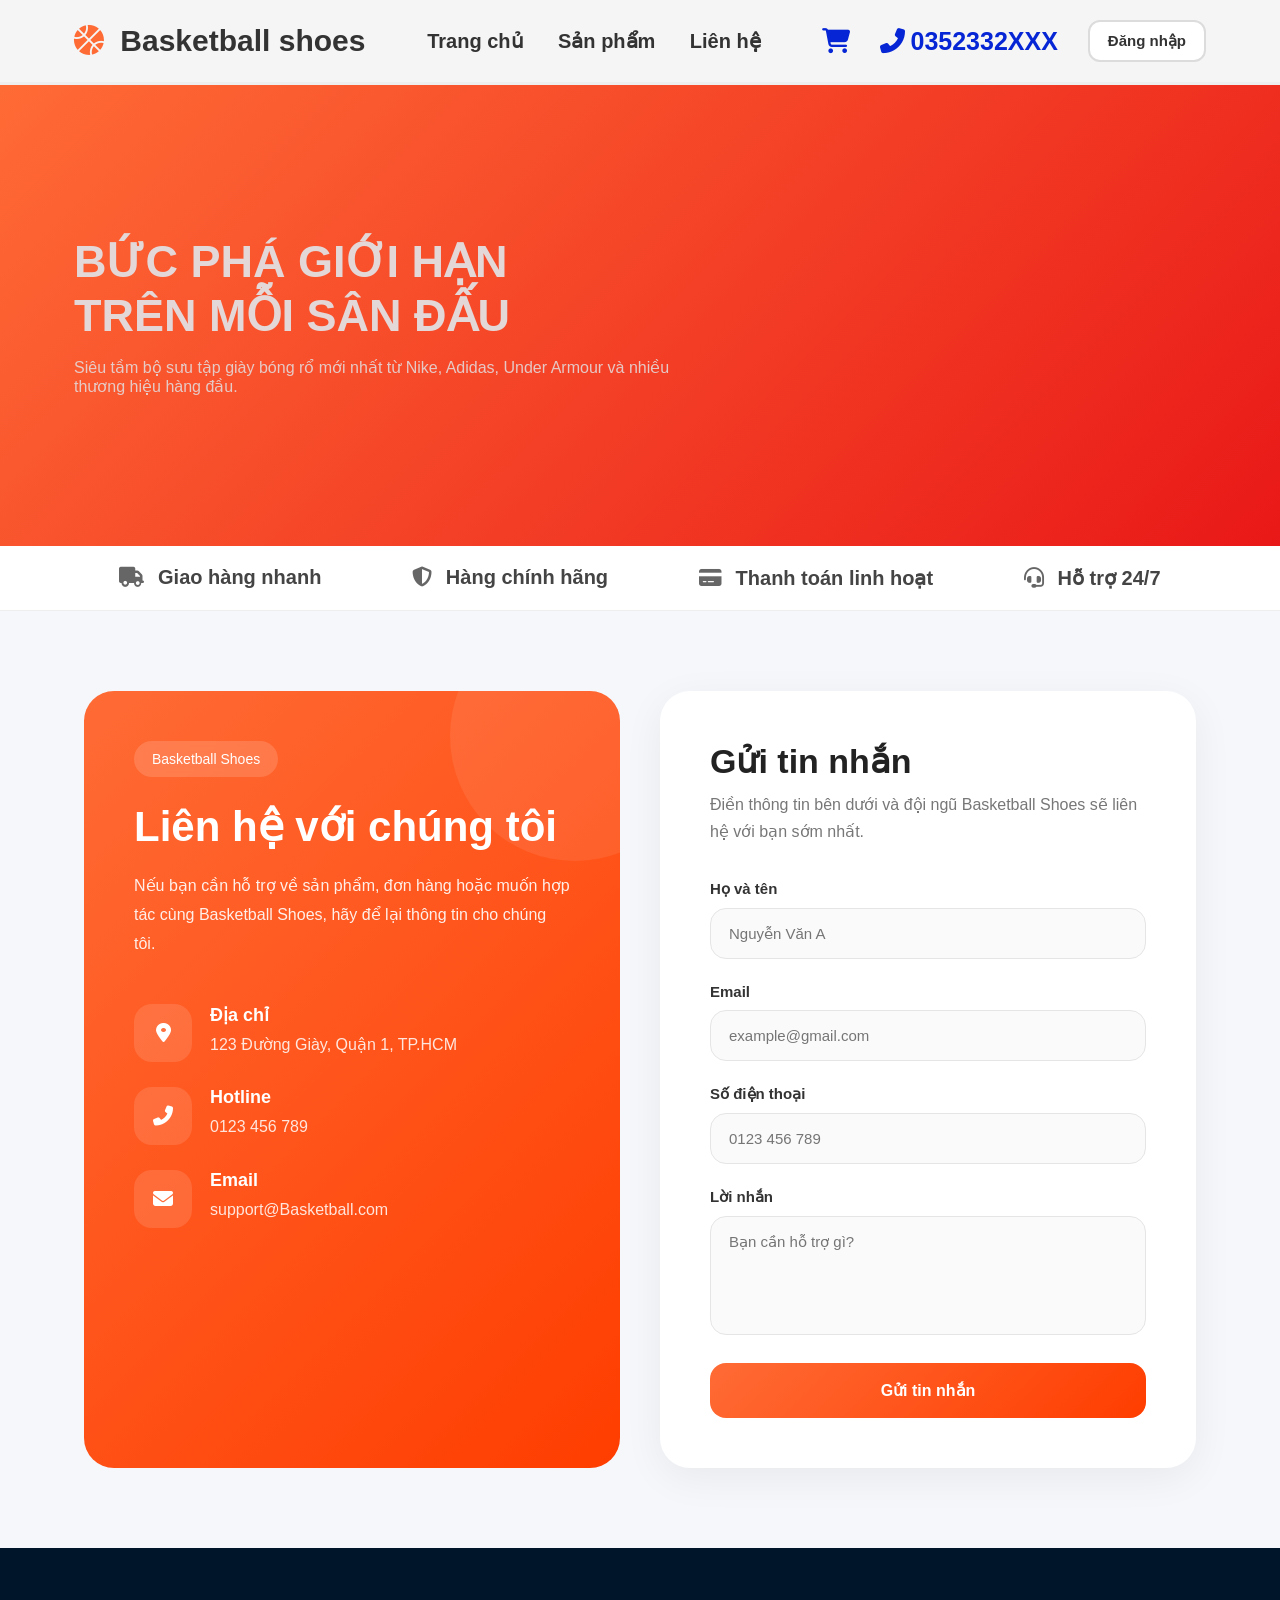
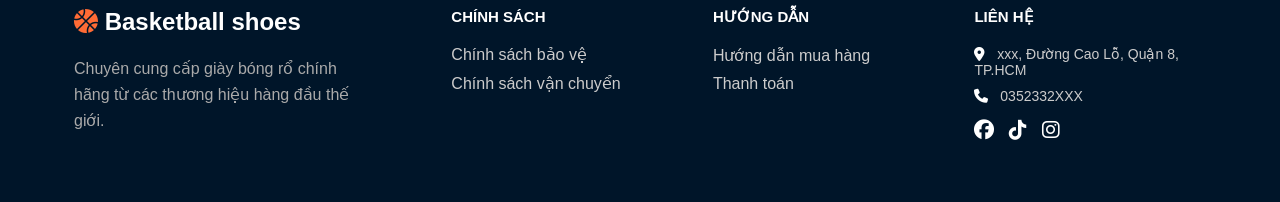
==== contact.html @ c805c636 "first commit" ====
<!DOCTYPE html>
<html lang="vi">
<head>
    <meta charset="UTF-8">
    <meta name="viewport" content="width=device-width, initial-scale=1.0">
    <title>Basketball Shoes - Bứt Phá Giới Hạn</title>
    <!-- Font Awesome cho Icon -->
    <link rel="stylesheet" href="https://cdnjs.cloudflare.com/ajax/libs/font-awesome/6.4.0/css/all.min.css">
    <!-- Link tới file CSS đã biên dịch từ SCSS -->
    <script src="js/auth.js"></script>
    <link rel="stylesheet" href="SASS/contact/contact.css">
    
</head>
<body>
    
    <!-- ================= SCENE 1: HEADER ================= -->
    <header class="site-header">
        <!-- 1.1 Header Top: Thanh điều hướng & Tiện ích -->
        <div class="header-top">
            <div class="container flex-layout">
                <div class="logo">
                    <i class="fas fa-basketball-ball"></i> Basketball shoes
                </div>
                <nav class="navigation">
                    <a href="index.html">Trang chủ</a>
                    <a href="product.html">Sản phẩm</a>
                    <a href="#">Liên hệ</a>
                </nav>
                <div class="header-tools">
                    
                    <a href="cart.html" class="cart">
                        <i class="fas fa-shopping-cart"></i>
                    </a>
                    <div class="hotline">
                        <i class="fas fa-phone-alt"></i>
                        <span class="phone-number">0352332XXX</span>
                    </div>
                    <div class="account-area" id="accountArea">
                       <a href="login.html" class="btn-login" id="accountBtn">
                            Đăng nhập
                        </a>
                    </div>
                </div>
            </div>
        </div>

        <!-- 1.2 Header Center: Banner Slogan -->
        <div class="header-center">
            <div class="container banner-inner">
                <h1>BỨC PHÁ GIỚI HẠN<br>TRÊN MỖI SÂN ĐẤU</h1>
                <p>Siêu tầm bộ sưu tập giày bóng rổ mới nhất từ Nike, Adidas, Under Armour và nhiều thương hiệu hàng đầu.</p>
            </div>
        </div>

        <!-- 1.3 Header Bot: Thanh cam kết dịch vụ -->
        <div class="header-bot">
            <div class="container commitment-grid">
                <div class="commit-item"><i class="fas fa-truck"></i> Giao hàng nhanh</div>
                <div class="commit-item"><i class="fas fa-shield-alt"></i> Hàng chính hãng</div>
                <div class="commit-item"><i class="fas fa-credit-card"></i> Thanh toán linh hoạt</div>
                <div class="commit-item"><i class="fas fa-headset"></i> Hỗ trợ 24/7</div>
            </div>
        </div>
    </header>

    <!-- ================= SCENE 2: BODY ================= -->
    <script src="js/auth.js"></script>
    <script src="js/contact.js"></script>
    <main class="main-body-layout">
        <div class="container">
            <div class="contact-wrapper">
                <!-- LEFT -->
                <div class="contact-info">
                    <div class="contact-badge">
                        <span>Basketball Shoes</span>
                    </div>
                    <h2>Liên hệ với chúng tôi</h2>
                    <p class="desc">
                        Nếu bạn cần hỗ trợ về sản phẩm, đơn hàng hoặc muốn hợp tác cùng Basketball Shoes,
                        hãy để lại thông tin cho chúng tôi.
                    </p>
                    <div class="info-list">
                        <div class="info-item">
                            <div class="icon">
                                <i class="fas fa-map-marker-alt"></i>
                            </div>
                            <div class="content">
                                <h4>Địa chỉ</h4>
                                <p>123 Đường Giày, Quận 1, TP.HCM</p>
                            </div>
                        </div>
                        <div class="info-item">
                            <div class="icon">
                                <i class="fas fa-phone-alt"></i>
                            </div>

                            <div class="content">
                                <h4>Hotline</h4>
                                <p>0123 456 789</p>
                            </div>
                        </div>
                        <div class="info-item">
                            <div class="icon">
                                <i class="fas fa-envelope"></i>
                            </div>
                            <div class="content">
                                <h4>Email</h4>
                                <p>support@Basketball.com</p>
                            </div>
                        </div>
                    </div>
                </div>

                <!-- RIGHT -->
                <div class="contact-form-container">

                    <form class="contact-form" id="contactForm">

                        <div class="form-header">
                            <h3>Gửi tin nhắn</h3>
                            <p>
                                Điền thông tin bên dưới và đội ngũ Basketball Shoes sẽ liên hệ với bạn sớm nhất.
                            </p>
                        </div>

                        <div class="form-group">
                            <label>Họ và tên</label>
                            <input type="text" placeholder="Nguyễn Văn A">
                        </div>

                        <div class="form-group">
                            <label>Email</label>
                            <input type="email" placeholder="example@gmail.com">
                        </div>

                        <div class="form-group">
                            <label>Số điện thoại</label>
                            <input type="tel" placeholder="0123 456 789">
                        </div>

                        <div class="form-group">
                            <label>Lời nhắn</label>
                            <textarea rows="5" placeholder="Bạn cần hỗ trợ gì?"></textarea>
                        </div>

                        <div class="success-message" id="successMessage">
                            Gửi liên hệ thành công!
                        </div>

                        <button type="submit" class="btn-submit">
                            Gửi tin nhắn
                        </button>
                        

                    </form>

                </div>

            </div>

        </div>
    </main>

    <!-- ================= SCENE 3: FOOTER ================= -->
    <footer class="site-footer">
        <div class="container footer-main-flex">
            <!-- 3.1 Footer Left: Thông tin shop -->
            <div class="footer-left-info">
                <div class="footer-logo">
                    <i class="fas fa-basketball-ball"></i> Basketball shoes
                </div>
                <p class="shop-description">Chuyên cung cấp giày bóng rổ chính hãng từ các thương hiệu hàng đầu thế giới.</p>
            </div>

            <!-- 3.2 Footer Right: Các cột liên kết -->
            <div class="footer-right-links">
                <div class="link-column">
                    <h4>Chính sách</h4>
                    <ul>
                        <li><a href="#">Chính sách bảo vệ</a></li>
                        <li><a href="#">Chính sách vận chuyển</a></li>
                    </ul>
                </div>
                <div class="link-column">
                    <h4>Hướng dẫn</h4>
                    <ul>
                        <li><a href="#">Hướng dẫn mua hàng</a></li>
                        <li><a href="#">Thanh toán</a></li>
                    </ul>
                </div>
                <div class="link-column">
                    <h4>Liên hệ</h4>
                    <p><i class="fas fa-map-marker-alt"></i> xxx, Đường Cao Lỗ, Quận 8, TP.HCM</p>
                    <p><i class="fas fa-phone"></i> 0352332XXX</p>
                    <div class="social-icons">
                        <a href="#"><i class="fab fa-facebook"></i></a>
                        <a href="#"><i class="fab fa-tiktok"></i></a>
                        <a href="#"><i class="fab fa-instagram"></i></a>
                    </div>
                </div>
            </div>
        </div>
    </footer>

    
</body>
</html>
---- SASS/contact/contact.css ----
@charset "UTF-8";
* {
  margin: 0;
  padding: 0;
  box-sizing: border-box;
  font-family: "Segoe UI", Tahoma, Geneva, Verdana, sans-serif;
}

html, body {
  height: 100%;
}

body {
  /* Màu xám nhạt tinh tế, không bị quá tối */
  background-color: #f5f5f5;
  /* Đảm bảo không có khoảng trắng thừa ở rìa trang */
  margin: 0;
  padding: 0;
}

.container {
  max-width: 5600px;
  width: 90%;
  margin: 0 auto;
  padding: 0 10px;
}

.site-header .header-top {
  padding: 20px 0;
  border-bottom: 3px solid #eee;
}
.site-header .header-top .flex-layout {
  display: flex;
  justify-content: space-between;
  align-items: center;
}
.site-header .header-top .logo {
  font-size: 30px;
  font-weight: 800;
  color: #333;
}
.site-header .header-top .logo i {
  color: #ff6b35;
  margin-right: 8px;
}
.site-header .header-top .navigation a {
  text-decoration: none;
  color: #333;
  font-size: 20px;
  margin: 0 15px;
  font-weight: 700;
  transition: color 0.3s;
}
.site-header .header-top .navigation a:hover {
  color: #ff6b35;
}
.site-header .header-top .header-tools {
  display: flex;
  align-items: center;
  gap: 30px;
}
.site-header .header-top .header-tools .search-container {
  position: relative;
}
.site-header .header-top .header-tools .search-container input {
  padding: 8px 200px 8px 15px;
  border: 1px solid #ddd;
  border-radius: 20px;
  font-size: 100%;
  background: #f5f5f5;
  outline: none;
}
.site-header .header-top .header-tools .search-container i {
  position: absolute;
  right: 12px;
  top: 50%;
  transform: translateY(-50%);
  color: #888;
}
.site-header .header-top .header-tools .cart, .site-header .header-top .header-tools .hotline {
  display: flex;
  align-items: center;
  gap: 5px;
  color: #0625d5;
  font-size: 25px;
  font-weight: bold;
}
.site-header .header-top .header-tools .cart i, .site-header .header-top .header-tools .hotline i {
  font-size: 25px;
}
.site-header .header-top .header-tools .cart, .site-header .header-top .header-tools .hotline {
  text-decoration: none;
}
.site-header .header-top .header-tools .btn-login {
  display: inline-flex;
  align-items: center;
  justify-content: center;
  text-decoration: none;
  background: rgb(255, 255, 255);
  border: 2px solid #dcdcdc;
  color: #333;
  padding: 10px 18px;
  border-radius: 12px;
  font-size: 15px;
  font-weight: 700;
  cursor: pointer;
  transition: all 0.3s ease;
}
.site-header .header-top .header-tools .btn-login:hover {
  background: #ff6b35;
  border-color: #ff6b35;
  color: white;
  transform: translateY(-2px);
}
.site-header .header-center {
  background: linear-gradient(135deg, #ff6b35 0%, #e91818 100%);
  padding: 150px 0;
  color: rgb(228, 215, 215);
  text-align: left;
}
.site-header .header-center .banner-inner h1 {
  font-size: 45px;
  line-height: 1.2;
  margin-bottom: 15px;
  font-weight: 800;
}
.site-header .header-center .banner-inner p {
  font-size: 16px;
  opacity: 0.9;
  max-width: 600px;
}
.site-header .header-bot {
  padding: 20px 0;
  border-bottom: 1px solid #eee;
  background: #fff;
}
.site-header .header-bot .commitment-grid {
  display: flex;
  justify-content: space-around;
}
.site-header .header-bot .commitment-grid .commit-item {
  font-size: 20px;
  font-weight: bolder;
  color: #444;
}
.site-header .header-bot .commitment-grid .commit-item i {
  color: #666;
  margin-right: 8px;
}

.main-body-layout {
  padding: 80px 0;
  background: #f5f7fb;
  min-height: 100vh;
}
.main-body-layout .container {
  max-width: 1200px;
  margin: auto;
  padding: 0 20px;
}
.main-body-layout .contact-wrapper {
  display: flex;
  gap: 40px;
  align-items: stretch;
}
.main-body-layout .contact-info {
  flex: 1;
  padding: 50px;
  border-radius: 30px;
  background: linear-gradient(135deg, #ff6b35, #ff3d00);
  color: white;
  position: relative;
  overflow: hidden;
}
.main-body-layout .contact-info::before {
  content: "";
  position: absolute;
  width: 250px;
  height: 250px;
  background: rgba(255, 255, 255, 0.08);
  border-radius: 50%;
  top: -80px;
  right: -80px;
}
.main-body-layout .contact-info .contact-badge {
  margin-bottom: 25px;
}
.main-body-layout .contact-info .contact-badge span {
  display: inline-block;
  padding: 10px 18px;
  background: rgba(255, 255, 255, 0.15);
  border-radius: 999px;
  font-size: 14px;
  backdrop-filter: blur(5px);
}
.main-body-layout .contact-info h2 {
  font-size: 42px;
  line-height: 1.2;
  margin-bottom: 20px;
}
.main-body-layout .contact-info .desc {
  color: rgba(255, 255, 255, 0.9);
  line-height: 1.8;
  margin-bottom: 45px;
  max-width: 500px;
}
.main-body-layout .contact-info .info-list {
  display: flex;
  flex-direction: column;
  gap: 25px;
}
.main-body-layout .contact-info .info-item {
  display: flex;
  gap: 18px;
  align-items: flex-start;
}
.main-body-layout .contact-info .info-item .icon {
  width: 58px;
  height: 58px;
  min-width: 58px;
  border-radius: 18px;
  background: rgba(255, 255, 255, 0.12);
  display: flex;
  align-items: center;
  justify-content: center;
}
.main-body-layout .contact-info .info-item .icon i {
  font-size: 20px;
}
.main-body-layout .contact-info .info-item .content h4 {
  font-size: 18px;
  margin-bottom: 6px;
}
.main-body-layout .contact-info .info-item .content p {
  color: rgba(255, 255, 255, 0.85);
  line-height: 1.6;
}
.main-body-layout .contact-form-container {
  flex: 1;
  background: white;
  border-radius: 30px;
  padding: 50px;
  box-shadow: 0 10px 40px rgba(0, 0, 0, 0.06);
}
.main-body-layout .contact-form-container .form-header {
  margin-bottom: 35px;
}
.main-body-layout .contact-form-container .form-header h3 {
  font-size: 34px;
  color: #222;
  margin-bottom: 10px;
}
.main-body-layout .contact-form-container .form-header p {
  color: #777;
  line-height: 1.7;
}
.main-body-layout .contact-form-container .form-group {
  margin-bottom: 24px;
}
.main-body-layout .contact-form-container .form-group label {
  display: block;
  margin-bottom: 10px;
  font-size: 15px;
  font-weight: 600;
  color: #333;
}
.main-body-layout .contact-form-container .form-group input,
.main-body-layout .contact-form-container .form-group textarea {
  width: 100%;
  padding: 16px 18px;
  border: 1px solid #e5e5e5;
  border-radius: 16px;
  background: #fafafa;
  font-size: 15px;
  transition: 0.3s ease;
  box-sizing: border-box;
}
.main-body-layout .contact-form-container .form-group input:focus,
.main-body-layout .contact-form-container .form-group textarea:focus {
  outline: none;
  border-color: #ff5722;
  background: #fff;
  box-shadow: 0 0 0 4px rgba(255, 87, 34, 0.1);
}
.main-body-layout .contact-form-container .form-group textarea {
  resize: none;
}
.main-body-layout .contact-form-container .success-message {
  display: none;
  margin-bottom: 20px;
  padding: 15px;
  border-radius: 12px;
  background: #e8fff0;
  color: #1b8f4d;
  border: 1px solid #b7f0c8;
  font-weight: 600;
  text-align: center;
}
.main-body-layout .contact-form-container .error-message {
  display: block;
  margin-top: 8px;
  color: red;
  font-size: 14px;
  font-weight: 500;
}
.main-body-layout .contact-form-container .btn-submit {
  width: 100%;
  padding: 18px;
  border: none;
  border-radius: 16px;
  background: linear-gradient(135deg, #ff6b35, #ff3d00);
  color: white;
  font-size: 16px;
  font-weight: 600;
  cursor: pointer;
  transition: 0.3s ease;
}
.main-body-layout .contact-form-container .btn-submit:hover {
  transform: translateY(-3px);
  box-shadow: 0 12px 24px rgba(255, 87, 34, 0.25);
}

@media (max-width: 992px) {
  .main-body-layout .contact-wrapper {
    flex-direction: column;
  }
  .main-body-layout .contact-info,
  .main-body-layout .contact-form-container {
    padding: 35px;
  }
  .main-body-layout .contact-info h2 {
    font-size: 34px;
  }
}
@media (max-width: 576px) {
  .main-body-layout {
    padding: 50px 0;
  }
  .main-body-layout .contact-info,
  .main-body-layout .contact-form-container {
    padding: 25px;
    border-radius: 22px;
  }
  .main-body-layout .contact-info h2,
  .main-body-layout .contact-form-container .form-header h3 {
    font-size: 28px;
  }
}
.site-footer {
  background: #001529;
  color: white;
  padding: 60px 0;
}
.site-footer .footer-main-flex {
  display: flex;
  justify-content: space-between;
}
.site-footer .footer-left-info {
  flex: 1;
}
.site-footer .footer-left-info .footer-logo {
  font-size: 24px;
  font-weight: bold;
  margin-bottom: 20px;
}
.site-footer .footer-left-info .footer-logo i {
  color: #ff6b35;
}
.site-footer .footer-left-info .shop-description {
  color: #aaa;
  line-height: 1.6;
  max-width: 300px;
}
.site-footer .footer-right-links {
  flex: 2;
  display: grid;
  grid-template-columns: repeat(3, 1fr);
  gap: 30px;
}
.site-footer .footer-right-links .link-column h4 {
  text-transform: uppercase;
  margin-bottom: 20px;
  font-size: 15px;
}
.site-footer .footer-right-links .link-column ul {
  list-style: none;
}
.site-footer .footer-right-links .link-column ul li {
  margin-bottom: 10px;
}
.site-footer .footer-right-links .link-column ul li a {
  color: #ccc;
  text-decoration: none;
}
.site-footer .footer-right-links .link-column ul li a:hover {
  color: #ff6b35;
}
.site-footer .footer-right-links .link-column p {
  color: #ccc;
  margin-bottom: 10px;
  font-size: 14px;
}
.site-footer .footer-right-links .link-column p i {
  margin-right: 8px;
  color: #fff;
}
.site-footer .footer-right-links .link-column .social-icons {
  margin-top: 15px;
  display: flex;
  gap: 15px;
}
.site-footer .footer-right-links .link-column .social-icons a {
  color: white;
  font-size: 20px;
  transition: 0.3s;
}
.site-footer .footer-right-links .link-column .social-icons a:hover {
  color: #ff6b35;
}

@media (max-width: 992px) {
  .main-body-layout {
    grid-template-columns: 1fr;
  }
  .footer-main-flex {
    flex-direction: column;
    gap: 40px;
  }
  .site-header .header-top .navigation {
    display: none;
  }
}
.account-link {
  text-decoration: none;
  color: #333;
  font-size: 20px;
  font-weight: 700;
  transition: 0.3s;
}
.account-link:hover {
  color: #ff6b35;
}/*# sourceMappingURL=contact.css.map */
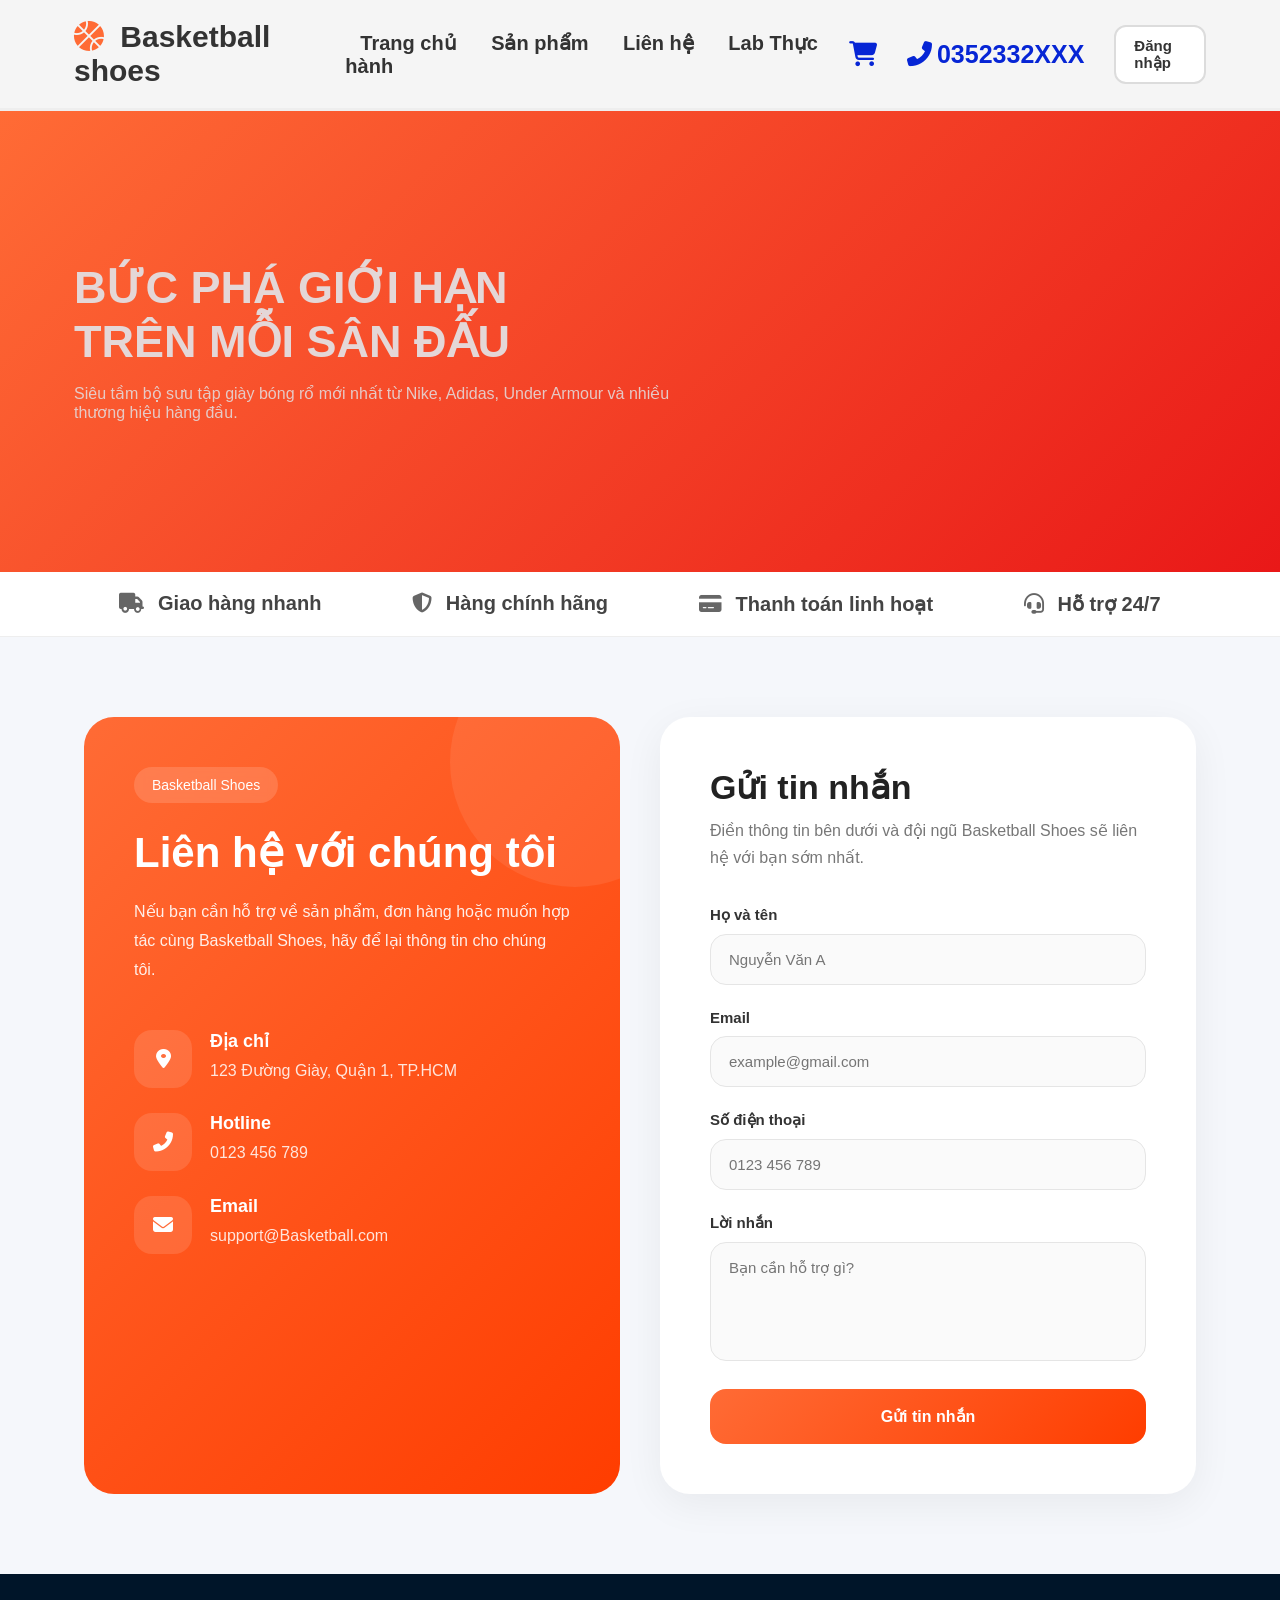
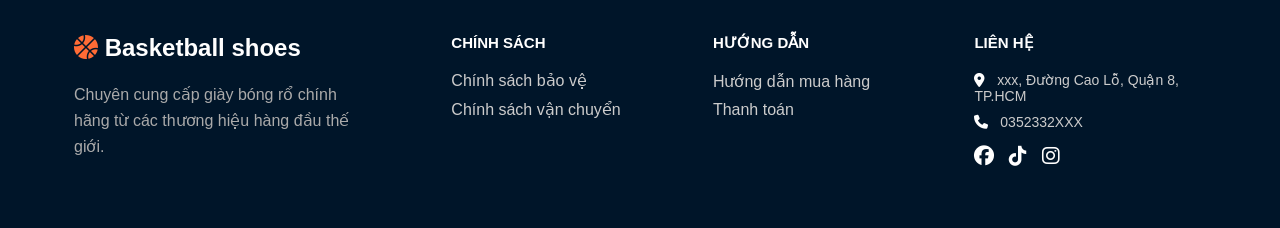
==== commit d2f581d6: "update labthucthanh hoanthien" ====
--- a/contact.html
+++ b/contact.html
@@ -25,6 +25,7 @@
                     <a href="index.html">Trang chủ</a>
                     <a href="product.html">Sản phẩm</a>
                     <a href="#">Liên hệ</a>
+                    <a href="Lab_thuc_thanh.html">Lab Thực hành</a>
                 </nav>
                 <div class="header-tools">
                     
